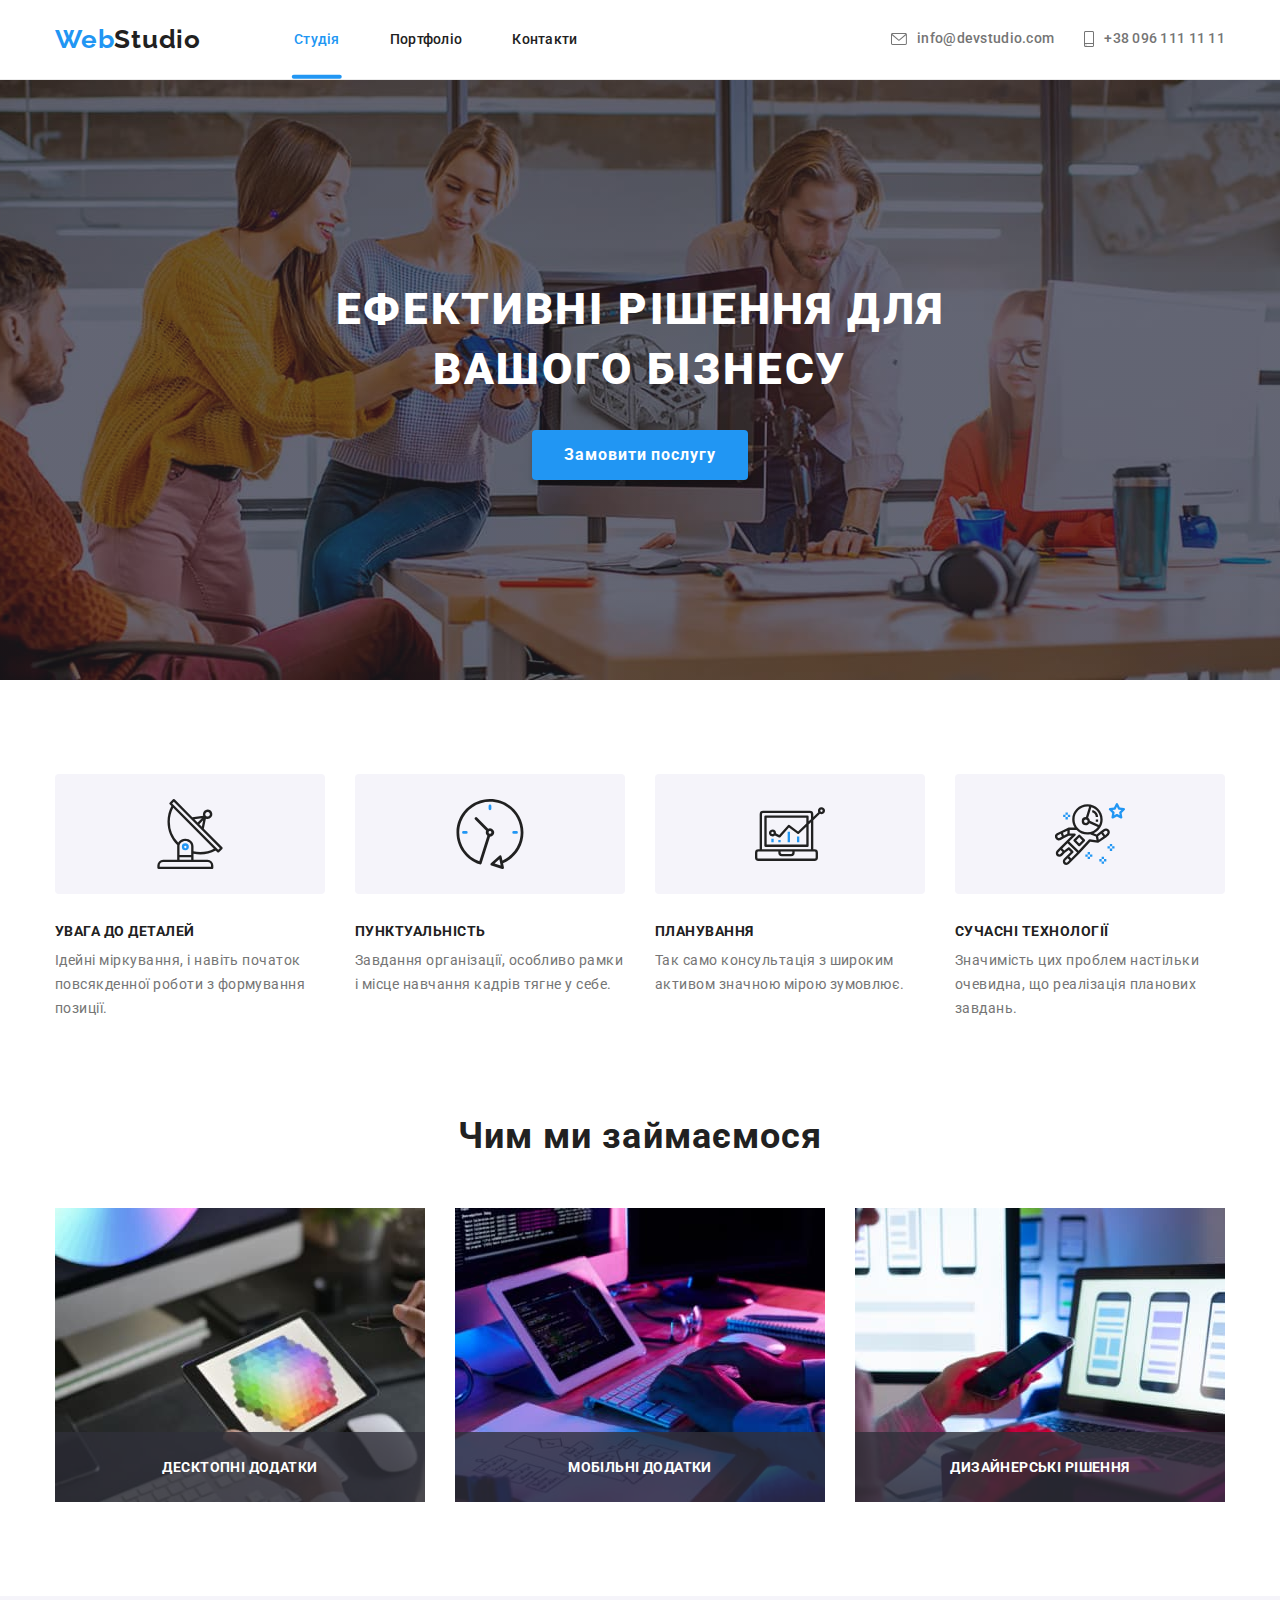
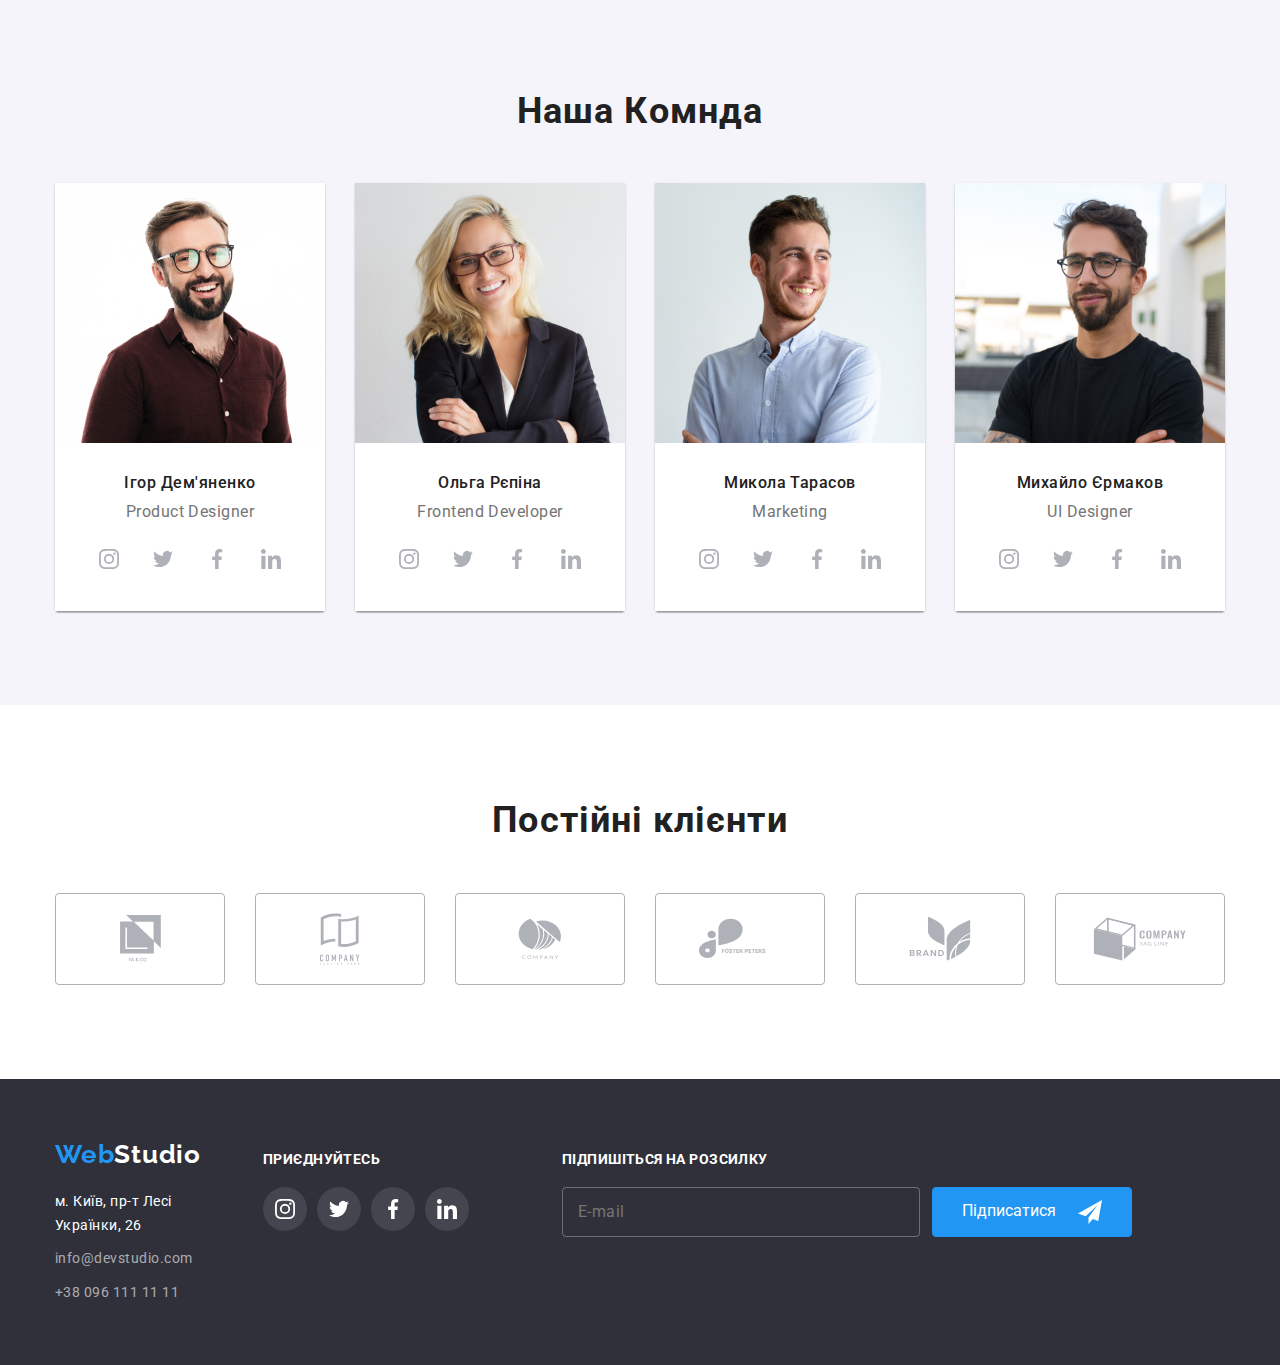
==== index.html @ a4682354 "footer-social" ====
<!DOCTYPE html>
<html lang="uk">
  <head>
    <meta charset="utf-8" />
    <meta name="Web Studio" content="test" />
    <title>Web Studio</title>

    <link rel="preconnect" href="https://fonts.googleapis.com" />
    <link rel="preconnect" href="https://fonts.gstatic.com" crossorigin />
    <link
      href="https://fonts.googleapis.com/css2?family=Raleway:wght@700&family=Roboto:wght@400;500;700;900&display=swap"
      rel="stylesheet"
    />
    <!-- normalaize -->
    <link
      href="https://cdnjs.cloudflare.com/ajax/libs/modern-normalize/1.1.0/modern-normalize.min.css"
      rel="stylesheet"
    />

    <link rel="stylesheet" href="css/styles.css" />
  </head>
  <body>
    <header class="header-border">
      <div class="container nav-main">
        <!-- logo -->
        <div class="list">
          <a href="./index.html" class="logo">Web<span class="logo-header">Studio</span> </a>
        </div>
        <!-- navigation-->
        <nav class="nav">
          <ul class="nav-main nav-box">
            <li class="item nav-box-item">
              <a href="./index.html" class="link current">Студія</a>
            </li>
            <li class="item nav-box-item">
              <!--  target="_blank" - new page -->
              <a href="./portfolio.html" class="link">Портфоліо</a>
            </li>
            <li class="item nav-box-item">
              <a href="./contacts.html" class="link">Контакти</a>
            </li>
          </ul>
        </nav>
        <!-- контакти-->
        <ul class="nav-links">
          <li class="item">
            <a href="mailto:info@devstudio.com" class="nav-contact">
              <svg class="contact-icon" width="16" height="12">
                <use href="./images/icons.svg#envelope"></use></svg
              >info@devstudio.com</a
            >
          </li>
          <li class="item">
            <a href="tel:+380961111111" class="nav-contact">
              <svg class="contact-icon" width="10" height="16">
                <use href="./images/icons.svg#smartphone"></use></svg
              >+38 096 111 11 11
            </a>
          </li>
        </ul>
      </div>
    </header>
    <main>
      <!-- hero -->
      <section class="section-hero herobg container">
        <h1 class="hero-title">
          Ефективні рішення для <br />
          вашого бізнесу
        </h1>
        <button type="button" class="herobt" data-modal-open>Замовити послугу</button>
      </section>
      <!-- about us -->
      <section class="section">
        <div class="about-us container">
          <h2>О нас</h2>
          <ul class="section-us">
            <li class="item">
              <div class="section-us-bg">
                <svg class="svg-us">
                  <use href="./images/icons.svg#antenna"></use>
                </svg>
              </div>
              <h3 class="title">УВАГА ДО ДЕТАЛЕЙ</h3>
              <p class="text">
                Ідейні міркування, і навіть початок повсякденної роботи з формування позиції.
              </p>
            </li>
            <li class="item">
              <div class="section-us-bg">
                <svg class="svg-us">
                  <use href="./images/icons.svg#clock"></use>
                </svg>
              </div>
              <h3 class="title">ПУНКТУАЛЬНІСТЬ</h3>
              <p class="text">
                Завдання організації, особливо рамки і місце навчання кадрів тягне у себе.
              </p>
            </li>
            <li class="item">
              <div class="section-us-bg">
                <svg class="svg-us">
                  <use href="./images/icons.svg#diagram"></use>
                </svg>
              </div>
              <h3 class="title">ПЛАНУВАННЯ</h3>
              <p class="text">Так само консультація з широким активом значною мірою зумовлює.</p>
            </li>
            <li class="item">
              <div class="section-us-bg">
                <svg class="svg-us">
                  <use href="./images/icons.svg#astronaut"></use>
                </svg>
              </div>
              <h3 class="title">СУЧАСНІ ТЕХНОЛОГІЇ</h3>
              <p class="text">
                Значимість цих проблем настільки очевидна, що реалізація планових завдань.
              </p>
            </li>
          </ul>
        </div>
      </section>
      <!-- What are we doing -->
      <section class="section wawd-padding">
        <div class="wawd container">
          <h2>Чим ми займаємося</h2>
          <ul class="list items">
            <li class="item">
              <div class="wawd-card-item">
                <div class="wawd-card">
                  <img src="./images/img1.jpg" width="370" alt="1" />
                </div>
                <p class="wawd-text">Десктопні додатки</p>
              </div>
            </li>
            <li class="item">
              <div class="wawd-card-item">
                <div class="wawd-card">
                  <img src="./images/img2.jpg" width="370" alt="2" />
                </div>
                <p class="wawd-text">Мобільні додатки</p>
              </div>
            </li>
            <li class="item">
              <div class="wawd-card-item">
                <div class="wawd-card">
                  <img src="./images/img3.jpg" width="370" alt="3" />
                </div>
                <p class="wawd-text">Дизайнерські рішення</p>
              </div>
            </li>
          </ul>
        </div>
      </section>
      <!-- us team -->
      <section class="section usteam">
        <div class="container">
          <h2>Наша Комнда</h2>
          <ul class="link">
            <li class="item">
              <div class="usteam-card">
                <img src="./images/team/product-designer.jpg" width="270" alt="Product Designer" />
                <div class="usteam-cardtext">
                  <h3 class="title">Ігор Дем'яненко</h3>
                  <p class="text">Product Designer</p>
                  <ul class="social-list">
                    <li class="item">
                      <a
                        target="_blank"
                        rel="nofollow"
                        href="https://www.instagram.com/"
                        class="social-links-us"
                      >
                        <svg class="social-icons">
                          <use href="./images/icons.svg#instagram"></use></svg
                      ></a>
                    </li>
                    <li class="item">
                      <a
                        target="_blank"
                        rel="nofollow"
                        href="https://twitter.com/"
                        class="social-links-us"
                      >
                        <svg class="social-icons"><use href="./images/icons.svg#twitter"></use></svg
                      ></a>
                    </li>
                    <li class="item">
                      <a
                        target="_blank"
                        rel="nofollow"
                        href="https://www.facebook.com/"
                        class="social-links-us"
                      >
                        <svg class="social-icons">
                          <use href="./images/icons.svg#facebook"></use></svg
                      ></a>
                    </li>
                    <li class="item">
                      <a
                        target="_blank"
                        rel="nofollow"
                        href="https://ua.linkedin.com/"
                        class="social-links-us"
                      >
                        <svg class="social-icons">
                          <use href="./images/icons.svg#linkedin"></use></svg
                      ></a>
                    </li>
                  </ul>
                </div>
              </div>
            </li>
            <li class="item">
              <div class="usteam-card">
                <img src="./images/team/frontend-developer.jpg" width="270" alt="Developer" />
                <div class="usteam-cardtext">
                  <h3 class="title">Ольга Рєпіна</h3>
                  <p class="text">Frontend Developer</p>
                  <ul class="social-list">
                    <li class="item">
                      <a
                        target="_blank"
                        rel="nofollow"
                        href="https://www.instagram.com/"
                        class="social-links-us"
                      >
                        <svg class="social-icons">
                          <use href="./images/icons.svg#instagram"></use></svg
                      ></a>
                    </li>
                    <li class="item">
                      <a
                        target="_blank"
                        rel="nofollow"
                        href="https://twitter.com/"
                        class="social-links-us"
                      >
                        <svg class="social-icons"><use href="./images/icons.svg#twitter"></use></svg
                      ></a>
                    </li>
                    <li class="item">
                      <a
                        target="_blank"
                        rel="nofollow"
                        href="https://www.facebook.com/"
                        class="social-links-us"
                      >
                        <svg class="social-icons">
                          <use href="./images/icons.svg#facebook"></use></svg
                      ></a>
                    </li>
                    <li class="item">
                      <a
                        target="_blank"
                        rel="nofollow"
                        href="https://ua.linkedin.com/"
                        class="social-links-us"
                      >
                        <svg class="social-icons">
                          <use href="./images/icons.svg#linkedin"></use></svg
                      ></a>
                    </li>
                  </ul>
                </div>
              </div>
            </li>
            <li class="item">
              <div class="usteam-card">
                <img src="./images/team/marketing.jpg" width="270" alt="UI Marketing" />
                <div class="usteam-cardtext">
                  <h3 class="title">Микола Тарасов</h3>
                  <p class="text">Marketing</p>
                  <ul class="social-list">
                    <li class="item">
                      <a
                        target="_blank"
                        rel="nofollow"
                        href="https://www.instagram.com/"
                        class="social-links-us"
                      >
                        <svg class="social-icons">
                          <use href="./images/icons.svg#instagram"></use></svg
                      ></a>
                    </li>
                    <li class="item">
                      <a
                        target="_blank"
                        rel="nofollow"
                        href="https://twitter.com/"
                        class="social-links-us"
                      >
                        <svg class="social-icons"><use href="./images/icons.svg#twitter"></use></svg
                      ></a>
                    </li>
                    <li class="item">
                      <a
                        target="_blank"
                        rel="nofollow"
                        href="https://www.facebook.com/"
                        class="social-links-us"
                      >
                        <svg class="social-icons">
                          <use href="./images/icons.svg#facebook"></use></svg
                      ></a>
                    </li>
                    <li class="item">
                      <a
                        target="_blank"
                        rel="nofollow"
                        href="https://ua.linkedin.com/"
                        class="social-links-us"
                      >
                        <svg class="social-icons">
                          <use href="./images/icons.svg#linkedin"></use></svg
                      ></a>
                    </li>
                  </ul>
                </div>
              </div>
            </li>
            <li class="item">
              <div class="usteam-card">
                <img src="./images/team/ui-designer.jpg" width="270" alt="UI Designer" />
                <div class="usteam-cardtext">
                  <h3 class="title">Михайло Єрмаков</h3>
                  <p class="text">UI Designer</p>
                  <ul class="social-list">
                    <li class="item">
                      <a
                        target="_blank"
                        rel="nofollow"
                        href="https://www.instagram.com/"
                        class="social-links-us"
                      >
                        <svg class="social-icons">
                          <use href="./images/icons.svg#instagram"></use></svg
                      ></a>
                    </li>
                    <li class="item">
                      <a
                        target="_blank"
                        rel="nofollow"
                        href="https://twitter.com/"
                        class="social-links-us"
                      >
                        <svg class="social-icons"><use href="./images/icons.svg#twitter"></use></svg
                      ></a>
                    </li>
                    <li class="item">
                      <a
                        target="_blank"
                        rel="nofollow"
                        href="https://www.facebook.com/"
                        class="social-links-us"
                      >
                        <svg class="social-icons">
                          <use href="./images/icons.svg#facebook"></use></svg
                      ></a>
                    </li>
                    <li class="item">
                      <a
                        target="_blank"
                        rel="nofollow"
                        href="https://ua.linkedin.com/"
                        class="social-links-us"
                      >
                        <svg class="social-icons">
                          <use href="./images/icons.svg#linkedin"></use></svg
                      ></a>
                    </li>
                  </ul>
                </div>
              </div>
            </li>
          </ul>
        </div>
      </section>
      <!-- clients -->
      <section class="section">
        <div class="clients container">
          <h2 class="clients-title">Постійні клієнти</h2>
          <ul class="clients-card">
            <li class="clienst-card-item">
              <a href="" class="client-link">
                <svg width="41px" height="46.7px">
                  <use href="./images/icons.svg#logo-1"></use>
                </svg>
              </a>
            </li>
            <li class="clienst-card-item">
              <a href="" class="client-link">
                <svg width="40" height="52">
                  <use href="./images/icons.svg#logo-2"></use></svg
              ></a>
            </li>
            <li class="clienst-card-item">
              <a href="" class="client-link">
                <svg width="43.46" height="41.18">
                  <use href="./images/icons.svg#logo-3"></use>
                </svg>
              </a>
            </li>
            <li class="clienst-card-item">
              <a href="" class="client-link">
                <svg width="84.44" height="40.62">
                  <use href="./images/icons.svg#logo-4"></use>
                </svg>
              </a>
            </li>
            <li class="clienst-card-item">
              <a href="" class="client-link">
                <svg width="62.54" height="45.43">
                  <use href="./images/icons.svg#logo-5"></use>
                </svg>
              </a>
            </li>
            <li class="clienst-card-item">
              <a href="" class="client-link">
                <svg width="93.79" height="43.93">
                  <use href="./images/icons.svg#logo-6"></use>
                </svg>
              </a>
            </li>
          </ul>
        </div>
      </section>
    </main>
    <!-- подвал-->
    <footer class="footor-page">
      <div class="container footor">
        <div class="footor-all">
          <div>
            <a href="./index.html" class="logo">Web<span class="logo-footer">Studio</span> </a>
            <address class="logo-margin">
              <div>
                <ul class="address-footer">
                  <li class="item">
                    <a
                      target="_blank"
                      href="https://www.google.com/maps/place/%D0%B1%D1%83%D0%BB.+%D0%9B%D0%B5%D1%81%D0%B8+%D0%A3%D0%BA%D1%80%D0%B0%D0%B8%D0%BD%D0%BA%D0%B8,+26,+%D0%9A%D0%B8%D0%B5%D0%B2,+02000/@50.4265807,30.5361971,17z/data=!3m1!4b1!4m5!3m4!1s0x40d4cf0e033ecbe9:0x57a4dffefec77da0!8m2!3d50.4265807!4d30.5383858"
                      class="address-link"
                    >
                      м. Київ, пр-т Лесі Українки, 26
                    </a>
                  </li>
                  <li class="item">
                    <a href="mailto:info@devstudio.com" class="address-contact"
                      >info@devstudio.com</a
                    >
                  </li>
                  <li class="item">
                    <a href="tel:+380961111111" class="address-contact">+38 096 111 11 11</a>
                  </li>
                </ul>
              </div>
            </address>
          </div>
          <div class="social-padding">
            <h2 class="social-title">ПРИЄДНУЙТЕСЬ</h2>
            <ul class="social-list">
              <li class="item">
                <a
                  target="_blank"
                  rel="nofollow"
                  href="https://www.instagram.com/"
                  class="social-links"
                >
                  <svg class="social-icons"><use href="./images/icons.svg#instagram"></use></svg
                ></a>
              </li>
              <li class="item">
                <a target="_blank" rel="nofollow" href="https://twitter.com/" class="social-links">
                  <svg class="social-icons"><use href="./images/icons.svg#twitter"></use></svg
                ></a>
              </li>
              <li class="item">
                <a
                  target="_blank"
                  rel="nofollow"
                  href="https://www.facebook.com/"
                  class="social-links"
                >
                  <svg class="social-icons"><use href="./images/icons.svg#facebook"></use></svg
                ></a>
              </li>
              <li class="item">
                <a
                  target="_blank"
                  rel="nofollow"
                  href="https://ua.linkedin.com/"
                  class="social-links"
                >
                  <svg class="social-icons">
                    <use href="./images/icons.svg#linkedin"></use></svg
                ></a>
              </li>
            </ul>
          </div>
          <div class="social-padding">
            <h2 class="social-title">Підпишіться на розсилку</h2>
            <label class="" for="input-mail">
              <div class="social-list">
                <input
                  class="footor__social__text"
                  type="input-email"
                  name="email"
                  required
                  id="input-email"
                  placeholder="E-mail"
                />

                <button class="footor-social-bt" type="submit">
                  Підписатися
                  <svg height="24px" width="24px">
                    <use href="./images/icons.svg#telegram"></use>
                  </svg>
                </button>
              </div>
            </label>
          </div>
        </div>
      </div>
    </footer>
    <div class="backdrop is-hidden" data-modal>
      <div class="modal">
        <!-- <p class="modal-text"></p> -->
        <form class="modal-form">
          <p class="modal-title">Залиште свої дані, ми вам передзвонимо</p>

          <label class="modal-form__field" for="input-name">
            <span class="modal-text">Ім'я</span>
            <div class="modal-items">
              <svg class="svg-modal">
                <use href="./images/icons.svg#person"></use>
              </svg>
              <input class="form-item" type="input-name" name="name" required id="input-name" />
            </div>
          </label>

          <label class="modal-form__field" for="input-name">
            <span class="modal-text">Телефон</span>
            <div class="modal-items">
              <svg class="svg-modal">
                <use href="./images/icons.svg#phone"></use>
              </svg>
              <input class="form-item" type="input-phone" name="phone" required id="input-phone" />
            </div>
          </label>

          <label class="modal-form__field" for="input-mail">
            <span class="modal-text">Пошта</span>
            <div class="modal-items">
              <svg class="svg-modal">
                <use href="./images/icons.svg#email"></use>
              </svg>
              <input class="form-item" type="input-email" name="email" required id="input-email" />
            </div>
          </label>

          <label class="modal-form__field" for="input-massage">
            <span class="modal-text">Коментар</span>
            <textarea
              class="form-area"
              name="feedback"
              placeholder="Введіть текст"
              resize="none"
            ></textarea>
          </label>

          <label class="modal-form__field modal-form-contract">
            <input type="checkbox" name="#" value=" " />
            Погоджуюся з розсилкою та приймаю
            <a class="modal-form-contract-link" href="#"> Умови договору</a>
          </label>

          <button type="submit" class="modal-form-bt">Відправити</button>
        </form>

        <button type="button" class="button-modal" data-modal-close>
          <svg class="button-modal-svg"><use href="./images/icons.svg#close"></use></svg>
        </button>
      </div>
    </div>
    <script src="./js/modal.js"></script>
  </body>
</html>
---- css/styles.css ----
:root {
  --main-color: #212121;
  --accent-color: #2196f3;
  --second-color: #757575;
  --primery-white-color: #ffffff;
  --button-second-backgund: #f5f4fa;
  --hero-bg: #2f303a;
  --header-border-color: #ececec;
  --primery-grey-color: #afb1b8;

  --card-border-color: #eeeeee;
  --hero-bg-hover: #188ce8;
  --accent-color-bg-card: rgba(33, 150, 243, 0.9);
  --cubic-bezier: cubic-bezier(0.4, 0, 0.2, 1);
}
body {
  color: var(--main-color);
  background-color: var(--primery-white-color);

  font-family: Roboto, sans-serif;
  letter-spacing: 0.03em;
}
h1,
h2,
h3,
h4,
h5,
h6 {
  margin: 0;
  margin-bottom: 10px;
}
h2 {
  font-weight: 700;
  font-size: 36px;
  line-height: 1.2;
  text-align: center;
  letter-spacing: 0.03em;

  color: var(--main-color);
}
ul {
  margin: 0;
}
p {
  margin: 0;
}
.section {
  padding-top: 94px;
  padding-bottom: 94px;
}
.list {
  list-style: none;
  padding: 0;
  margin: 0;
}
.container {
  margin-left: auto;
  margin-right: auto;
  width: 1200px;
  padding-left: 15px;
  padding-right: 15px;

  /* border: 1px solid red; */
}
.invisible {
  position: absolute !important;
  /* clip: rect(1px, 1px, 1px, 1px); */
  color: transparent;
}
/*LOGO*/
.logo {
  color: var(--accent-color);

  font-family: Raleway, sans-serif;
  font-size: 26px;
  font-weight: 700;
  line-height: 1.2;
  letter-spacing: 0.03em;

  text-decoration: none;
}
.logo-header {
  color: var(--main-color);

  font-size: 26px;
  font-weight: 700;
  line-height: 1.2;
  letter-spacing: 0.03em;

  text-decoration: none;
}
.logo-footer {
  color: var(--primery-white-color);
  font-size: 26px;
  font-weight: 700;
  line-height: 1.2;
  letter-spacing: 0.03em;

  text-decoration: none;
}

/*NAVIGATION*/

.nav-main {
  display: flex;
  align-items: center;
  /* padding-top: 32px;
  padding-bottom: 31px; */
}

.nav {
  display: flex;
  align-items: center;
  margin-left: 93px;
  line-height: 0;
}

.header-border {
  border-bottom: 1px solid var(--header-border-color);
}

.nav-box {
  display: flex;
  /* padding-top: 32px;
  padding-bottom: 31px; */
  padding-left: 0;
  padding-right: 0;
  margin: 0;
}
.nav-box-item {
  padding-top: 32px;
  padding-bottom: 31px;
}

.nav-box .item + .item {
  margin-left: 50px;
}

.nav-links {
  display: inline-flex;
  margin-left: auto;
  padding: 0;
  line-height: 0;
}
.nav-links .item + .item {
  margin-left: 30px;
}
.nav-main li {
  list-style: none;
}
.nav-main .link {
  position: relative;
  color: var(--main-color);

  padding-bottom: 31px;

  font-weight: 500;
  font-size: 14px;
  line-height: 1.14;
  letter-spacing: 0.02em;
  text-decoration: none;

  transition: color 250ms var(--cubic-bezier);
}

.nav-main .link:hover,
.nav-main .link:focus {
  color: var(--accent-color);
}
.nav-main .link.current {
  color: var(--accent-color);
}

.link.current::after {
  content: '';

  position: absolute;
  bottom: -1px;
  display: block;
  width: 109%;
  transform: translate(-4.5%, -4.5%);
  height: 4px;
  border-radius: 2px;

  background: var(--accent-color);
}
/* contact`s*/

.nav-contact {
  display: inline-flex;
  align-items: center;

  color: var(--second-color);

  font-style: normal;
  font-weight: 500;
  font-size: 14px;
  line-height: 1.14;
  letter-spacing: 0.02em;

  text-decoration: none;
  fill: var(--second-color);

  transition: color 250ms var(--cubic-bezier), fill 250ms var(--cubic-bezier);
}
.nav-contact .contact-icon {
  margin-right: 10px;
}

.nav-contact:hover,
.nav-contact:focus {
  color: var(--accent-color);
  fill: var(--accent-color);
}

/* hero*/
.section-hero {
  display: block;
  text-align: center;
  padding-top: 200px;
  padding-bottom: 200px;

  background: var(--hero-bg);
}
.hero-title {
  margin-top: 0;
  margin-bottom: 30px;

  color: var(--primery-white-color);

  font-weight: 900;
  font-size: 44px;
  line-height: 1.36;
  text-align: center;
  letter-spacing: 0.06em;
  text-transform: uppercase;
}
/* .hero-style {
  background: var(--hero-bg);
} */
.herobg {
  max-width: 1600px;
  width: 100%;
  height: 600px;
  margin-left: auto;
  margin-right: auto;
  background-image: linear-gradient(to right, rgba(47, 48, 58, 0.4), rgba(47, 48, 58, 0.4)),
    url(../images/hero/hero.jpg);
  background-repeat: no-repeat;
  background-position: center;
  background-size: cover;
}

/*Button*/
.button {
  cursor: pointer;

  color: var(--main-color);
  background-color: var(--primery-white-color);

  font-family: inherit;
  font-weight: 500;
  font-size: 16px;
  line-height: 1.62;
  letter-spacing: 0.03em;
}
.button.primery {
  color: var(--primery-white-color);
  background-color: var(--accent-color);
  border-color: transparent;
  transition: background-color 250ms var(--cubic-bezier), fill 250ms var(--cubic-bezier);
}
.button.primery:hover,
.button.primery:focus {
  color: var(--second-color);
  background-color: var(--accent-color);
  border-color: var(--accent-color);
}
.button.second {
  padding: 6px 22px 6px 22px;

  border: 0;
  border-radius: 4px;
  background-color: var(--button-second-backgund);

  transition: background-color 250ms var(--cubic-bezier), color 250ms var(--cubic-bezier);
}
.button.second:hover,
.button.second:focus {
  color: var(--primery-white-color);
  background-color: var(--accent-color);
}

.herobt {
  cursor: pointer;

  display: inline-block;

  border: 0;
  border-radius: 4px;
  padding: 10px 32px 10px 32px;

  font-weight: 700;
  font-size: 16px;
  line-height: 1.9;
  letter-spacing: 0.06em;

  color: var(--primery-white-color);
  background-color: var(--accent-color);
  box-shadow: 0px 4px 4px 0px rgba(0, 0, 0, 0.15);

  transition: background-color 250ms var(--cubic-bezier);
}
.herobt:hover,
.herobt:focus {
  background: var(--hero-bg-hover);
  box-shadow: 0px 4px 4px rgba(0, 0, 0, 0.15);
}
.button-modal {
  position: absolute;
  background: white;
  border: 0;
  padding: 0;
  line-height: 0;

  top: 8px;
  right: 8px;
}
.button-modal-svg {
  height: 30px;
  width: 30px;

  border-radius: 50%;
}

.modal-form-bt {
  width: 200px;
  height: 50px;
  border-radius: 4px;
  color: var(--primery-white-color);
  background-color: var(--accent-color);
  border: var(--accent-color);
  display: flex;
  justify-content: center;
  align-items: center;
  margin: auto;
  padding: 0;
}

.footor-social-bt {
  display: flex;
  justify-content: space-evenly;
  align-items: center;

  width: 200px;
  height: 50px;
  margin-left: 12px;
  border-radius: 4px;
  border: 1px solid var(--accent-color);
  background: var(--accent-color);
  color: var(--primery-white-color);
}
/* portfolio */
.section-portfolio {
  text-align: center;
}
.nav-portfolio {
  display: flex;
  align-items: center;
  justify-content: center;
  margin-top: 0;
  margin-bottom: 50px;
  padding: 0;

  list-style: none;
}
.nav-portfolio .item + .item {
  margin-left: 8px;
}

.content-portfolio {
  display: flex;
  flex-wrap: wrap;
}
.portfolio-link h2 {
  color: var(--main-color);

  font-weight: 700;
  font-size: 18px;
  line-height: 2;
  text-align: left;

  letter-spacing: 0.06em;
}

.content-portfolio .item {
  width: calc((100% - 30 * 2) / 3);
  margin-right: 30px;
  margin-bottom: 30px;
}
.content-portfolio .item:nth-child(3n) {
  margin-right: 0px;
}

.content-portfolio .item:nth-last-child(-n + 3) {
  margin-bottom: 0px;
}
.item .card {
  box-sizing: content-box;
  border: 1px solid var(--card-border-color);
  border-top: 0;
  padding: 19px 23px;
}

.item img {
  display: block;
}
.portfolio-link {
  margin: 0;

  text-align: left;
  text-decoration: none;

  width: 370px;
  height: 404px;
  background: #ffffff;
}

.portfolio-link-text {
  color: var(--second-color);
  font-size: 16px;
  line-height: 1.88;
}
.portfolio-link h2 {
  margin-bottom: 4px;
}
.potfolio-link-hover {
  transition: background-color 250ms var(--cubic-bezier), fill 250ms var(--cubic-bezier);
}
.portfolio-link-hover:hover,
.portfolio-link-hover:focus {
  box-shadow: 1px 4px 6px 0px rgba(0, 0, 0, 0.16), 0px 4px 4px 0px rgba(0, 0, 0, 0.06),
    0px 1px 1px 0px rgba(0, 0, 0, 0.12);
}
.portfolio-card-overlay {
  position: relative;
  overflow: hidden;
}

.portfolio-card-overlay:hover .overlay,
.portfolio-card-overlay:focus .overlay {
  transform: translatex(0);
}

.overlay {
  position: absolute;
  top: 0;
  left: 0;
  width: 100%;
  height: 100%;
  padding: 63px 24px;
  background: var(--accent-color-bg-card);
  color: var(--primery-white-color);

  font-family: Roboto;
  font-size: 18px;
  font-weight: 400;
  line-height: 28px;
  letter-spacing: 0.03em;
  text-align: left;

  transform: translatey(100%);
  transition: transform 250ms var(--cubic-bezier);
}

/* about us */
.about-us h2 {
  position: absolute !important;
  color: transparent;
}
.about-us li {
  list-style: none;
}
.about-us .section-us {
  display: flex;
  justify-content: space-around;
  padding: 0;
  margin-top: 0;
  margin-bottom: 0;
}
.about-us .title {
  color: var(--main-color);

  font-weight: 700;
  font-size: 14px;
  line-height: 1.1;
}
.about-us .text {
  color: var(--second-color);

  font-size: 14px;
  line-height: 1.7;
  font-weight: 400;
}
.section-us .item + .item {
  margin-left: 30px;
}
.section-us-bg {
  display: flex;
  justify-content: space-around;
  align-items: center;

  height: 120px;
  width: 270px;
  margin-bottom: 30px;
  border-radius: 4px;

  background-color: var(--button-second-backgund);
}
.section-us-bg .svg-us {
  height: 70px;
  width: 70px;
}
/* What are we doing */
.wawd {
  text-align: center;
}

.wawd-card {
}
.wawd-card-item {
  position: relative;
}
.wawd-card::after {
  content: '';
  position: absolute;

  display: block;
  width: 100%;

  bottom: 0;

  height: 70px;
  background: rgb(47, 48, 58);
  opacity: 0.8;
}
.wawd-text {
  position: absolute;

  text-transform: uppercase;

  font-family: Roboto;
  font-size: 14px;
  font-weight: 700;
  line-height: 16px;
  letter-spacing: 0.03em;
  text-align: center;

  top: 88%;
  left: 50%;
  transform: translate(-50%, -50%);
  opacity: 1;

  color: var(--primery-white-color);
}
.wawd-padding {
  padding-top: 0;
}

.wawd h2 {
  margin-bottom: 50px;

  font-weight: 700;
  font-size: 36px;
  line-height: 1.2;
  text-align: center;
  letter-spacing: 0.03em;
}
.wawd .items {
  display: flex;
  justify-content: space-around;
  margin: 0;
  /* margin-top: 50px;
  margin-bottom: 94px; */
  padding: 0;
}
.wawd .item + .item {
  margin-left: 30px;
}
/* us team*/

.usteam {
  background-color: var(--button-second-backgund);
}
.usteam h2 {
  margin: 0;
  margin-bottom: 50px;
}
.usteam .item + .item {
  margin-left: 30px;
}
.usteam .link {
  display: flex;
  justify-content: space-around;
  margin-top: 0;
  margin-bottom: 0;
  padding: 0;
}
.usteam li {
  list-style: none;
}
.usteam .text {
  color: var(--second-color);

  margin-bottom: 16px;

  font-size: 16px;
  font-weight: 400;
  line-height: 1.2;
  letter-spacing: 0.03em;
}
.usteam h2 {
  font-weight: 700;
  font-size: 36px;
  line-height: 1.2;
  text-align: center;
  letter-spacing: 0.03em;

  color: var(--main-color);
}

.usteam .title {
  color: var(--main-color);

  font-size: 16px;
  font-weight: 500;
  line-height: 1.2;
  letter-spacing: 0.03em;
}

.usteam-cardtext {
  background-color: var(--primery-white-color);
  padding: 30px 10px;
}

.usteam-card {
  text-align: center;
  box-shadow: 0px 1px 3px rgba(0, 0, 0, 0.12), 0px 1px 1px rgba(0, 0, 0, 0.14),
    0px 2px 1px rgba(0, 0, 0, 0.2);
  border-radius: 0px 0px 4px 4px;
}
.social-links-us {
  display: inline-flex;
  align-items: center;
  justify-content: center;
  fill: var(--primery-grey-color);
  width: 44px;
  height: 44px;
  border-radius: 50%;
  background: rgba(255, 255, 255, 0.1);

  transition: background-color 250ms var(--cubic-bezier), fill 250ms var(--cubic-bezier);
}
.social-links-us:hover,
.social-links-us:focus {
  fill: var(--primery-white-color);
  background-color: var(--accent-color);
}
.social-list-us .item + .item {
  margin-left: 10px;
}
/*footor*/

.footor-page {
  background: #2f303a;
}
.footor {
  padding-top: 60px;
  padding-bottom: 60px;
}
.footor-all {
  display: inline-flex;
}

.social-title {
  font-family: Roboto;
  font-size: 14px;
  font-weight: 700;
  line-height: 16px;

  text-transform: uppercase;

  margin-bottom: 20px;
  letter-spacing: 0.03em;
  text-align: left;
  color: var(--primery-white-color);
}
.social-links {
  display: inline-flex;
  align-items: center;
  justify-content: center;
  fill: var(--primery-white-color);
  width: 44px;
  height: 44px;

  border-radius: 50%;
  background: rgba(255, 255, 255, 0.1);

  transition: background-color 250ms var(--cubic-bezier), fill 250ms var(--cubic-bezier);
}
.social-links:hover,
.social-links:focus {
  fill: var(--primery-white-color);
  background-color: var(--accent-color);
}
.social-list {
  display: flex;
  align-items: center;
  justify-content: center;

  padding: 0;

  list-style: none;
}

.social-list .item + .item {
  margin-left: 10px;
}
.social-icons {
  width: 20px;
  height: 20px;
}

.footor_social {
}
.footor__social__text {
  width: 358px;
  height: 50px;
  border-radius: 4px;
  padding: 14px 15px;

  font-family: Roboto;
  font-size: 16px;
  font-weight: 400;
  line-height: 20px;
  letter-spacing: 0.03em;
  text-align: left;

  border: 1px solid #ffffff4d;
  background-color: transparent;
}

/* address*/

.address {
  padding: 0;
  margin-left: auto;

  font-family: Roboto, sans-serif;
  font-style: normal;
  font-size: 14px;
  line-height: 1.7;
  font-weight: 400;

  list-style: none;
}
.address-contact {
  text-decoration: none;
  color: rgba(255, 255, 255, 0.6);

  transition: color 250ms var(--cubic-bezier);
}

.address-contact:hover,
.address-contact:focus {
  color: var(--accent-color);
}
.address-link {
  color: var(--primery-white-color);
  text-decoration: none;
  transition: color 250ms var(--cubic-bezier);
}

.address-link:hover,
.address-link:focus {
  color: var(--accent-color);
}
.address-footer {
  padding: 0;
  margin-left: auto;

  font-family: Roboto, sans-serif;
  font-style: normal;
  font-size: 14px;
  line-height: 1.7;
  font-weight: 400;

  list-style: none;
}

.address-footer .item + .item {
  margin-top: 10px;
}

.logo-margin {
  margin-top: 20px;
  margin-right: 70px;
}

/* clients */
.clients {
  align-items: center;
}

.clients-card {
  display: flex;
  justify-content: space-between;
  align-items: center;
  padding: 0;
}
.clienst-card-item {
  list-style: none;
}
.clienst-card-item:not(:last-child) {
  margin-right: 30px;
}

.clients-card .client-link {
  display: inline-flex;
  width: 170px;
  height: 92px;

  padding: 16px 32px;
  align-items: center;
  justify-content: center;
  fill: var(--primery-grey-color);

  background-color: var(--f5f5f5);

  border: 1px solid var(--primery-grey-color);
  border-radius: 4px;

  transition: background-color 250ms var(--cubic-bezier), fill 250ms var(--cubic-bezier),
    border 250ms var(--cubic-bezier);
}

.client-link:hover,
.client-link:focus {
  fill: var(--accent-color);
  border: 1px solid var(--accent-color);
}
.social-padding {
  padding-top: 12px;
  margin-right: 93px;
}
.clients-title {
  font-weight: 700;
  font-size: 36px;
  line-height: 1.2;
  text-align: center;
  letter-spacing: 0.03em;

  margin-bottom: 50px;
}

/* TEST */
.backdrop {
  position: fixed;
  height: 100%;
  width: 100%;
  top: 50%;
  left: 50%;
  transform: translate(-50%, -50%);

  background-color: rgba(0, 0, 0, 0.2);

  transition: 250ms var(--cubic-bezier);
}
.is-hidden {
  visibility: hidden;
  opacity: 0;
  pointer-events: none;
}

.modal {
  position: fixed;
  top: 50%;
  left: 50%;
  width: 528px;
  height: 581px;
  background-color: var(--primery-white-color);
  box-shadow: 0px 1px 3px rgb(0 0 0 / 12%), 0px 1px 1px rgb(0 0 0 / 14%),
    0px 2px 1px rgb(0 0 0 / 20%);
  border-radius: 4px;
  transform: translate(-50%, -50%);
}
.modal-form {
  padding: 40px;
}
.modal-title {
  margin-bottom: 16px;

  font-family: Roboto;
  font-size: 20px;
  font-weight: 700;
  line-height: 23px;
  letter-spacing: 0.03em;
  text-align: center;

  color: #212121;
}

.modal-text {
  font-family: Roboto;
  font-size: 12px;
  font-weight: 400;
  line-height: 14px;
  letter-spacing: 0.01em;
  text-align: left;

  margin-bottom: 4px;
  color: var(--second-color);
}
.svg-modal {
  width: 18px;
  height: 18px;
}
.modal-form__field {
  position: relative;
  display: flex;
  flex-direction: column;
  margin-bottom: 10px;
}
.modal-info {
}
.modal-items {
  display: flex;
  align-items: center;
  border: 1px solid #21212133;
  border-radius: 4px;
  padding: 8px 15px;
}
.modal-items:hover {
  border: 1px solid var(--accent-color);
  fill: var(--accent-color);
}

.modal-form-contract {
  flex-direction: inherit;
  justify-content: space-around;
  margin-top: 20px;
  margin-bottom: 30px;

  font-family: Roboto;
  font-size: 14px;
  font-weight: 400;
  line-height: 24px;
  letter-spacing: 0.03em;
  text-align: left;

  color: var(--second-color);
}
.modal-form-contract-link {
  color: var(--accent-color);
}
.modal-form-contract-text {
}
.form-item {
  width: 100%;
  border: 1px solid transparent;
}
.form-area {
  width: 448px;
  height: 120px;

  border: 1px solid #21212133;
  padding: 11px 15px;
  border-radius: 4px;

  resize: none;

  font-family: Roboto;
  font-size: 12px;
  font-weight: 400;
  line-height: 14px;
  letter-spacing: 0.01em;
  text-align: left;
}
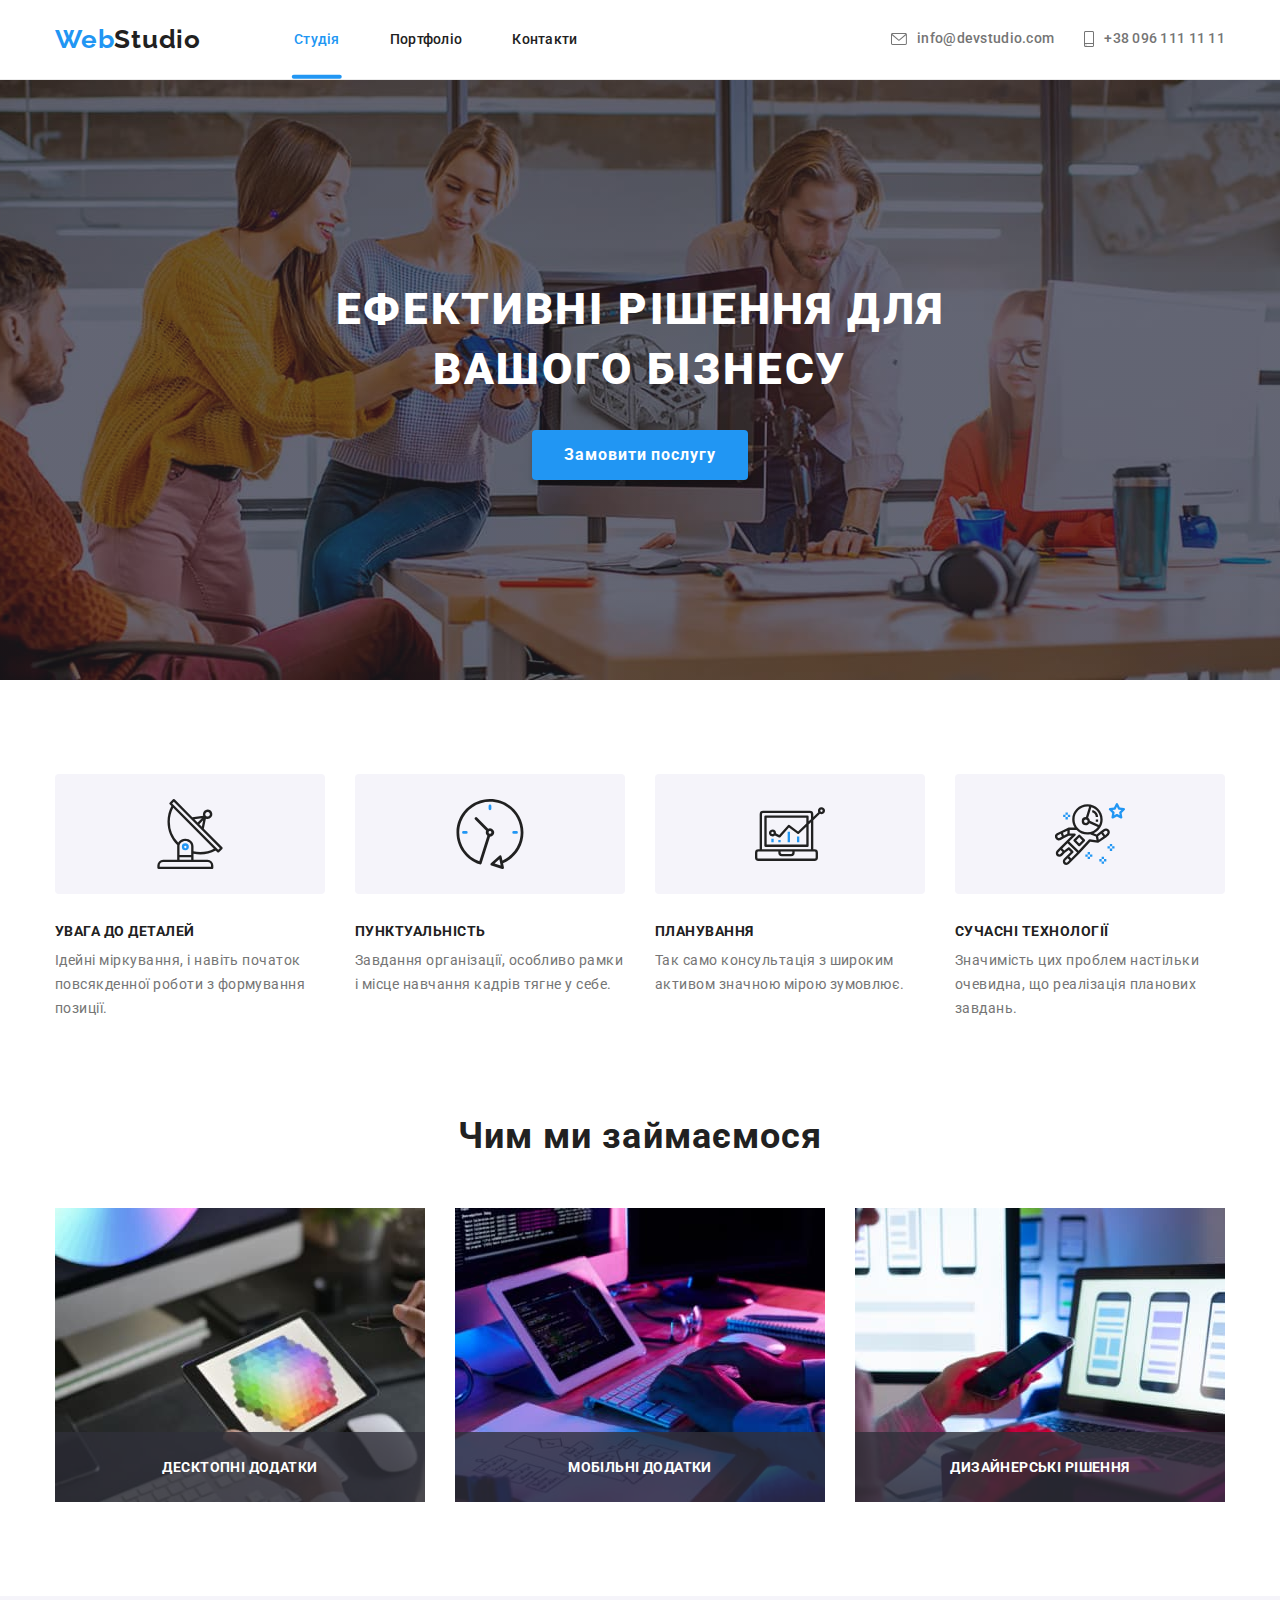
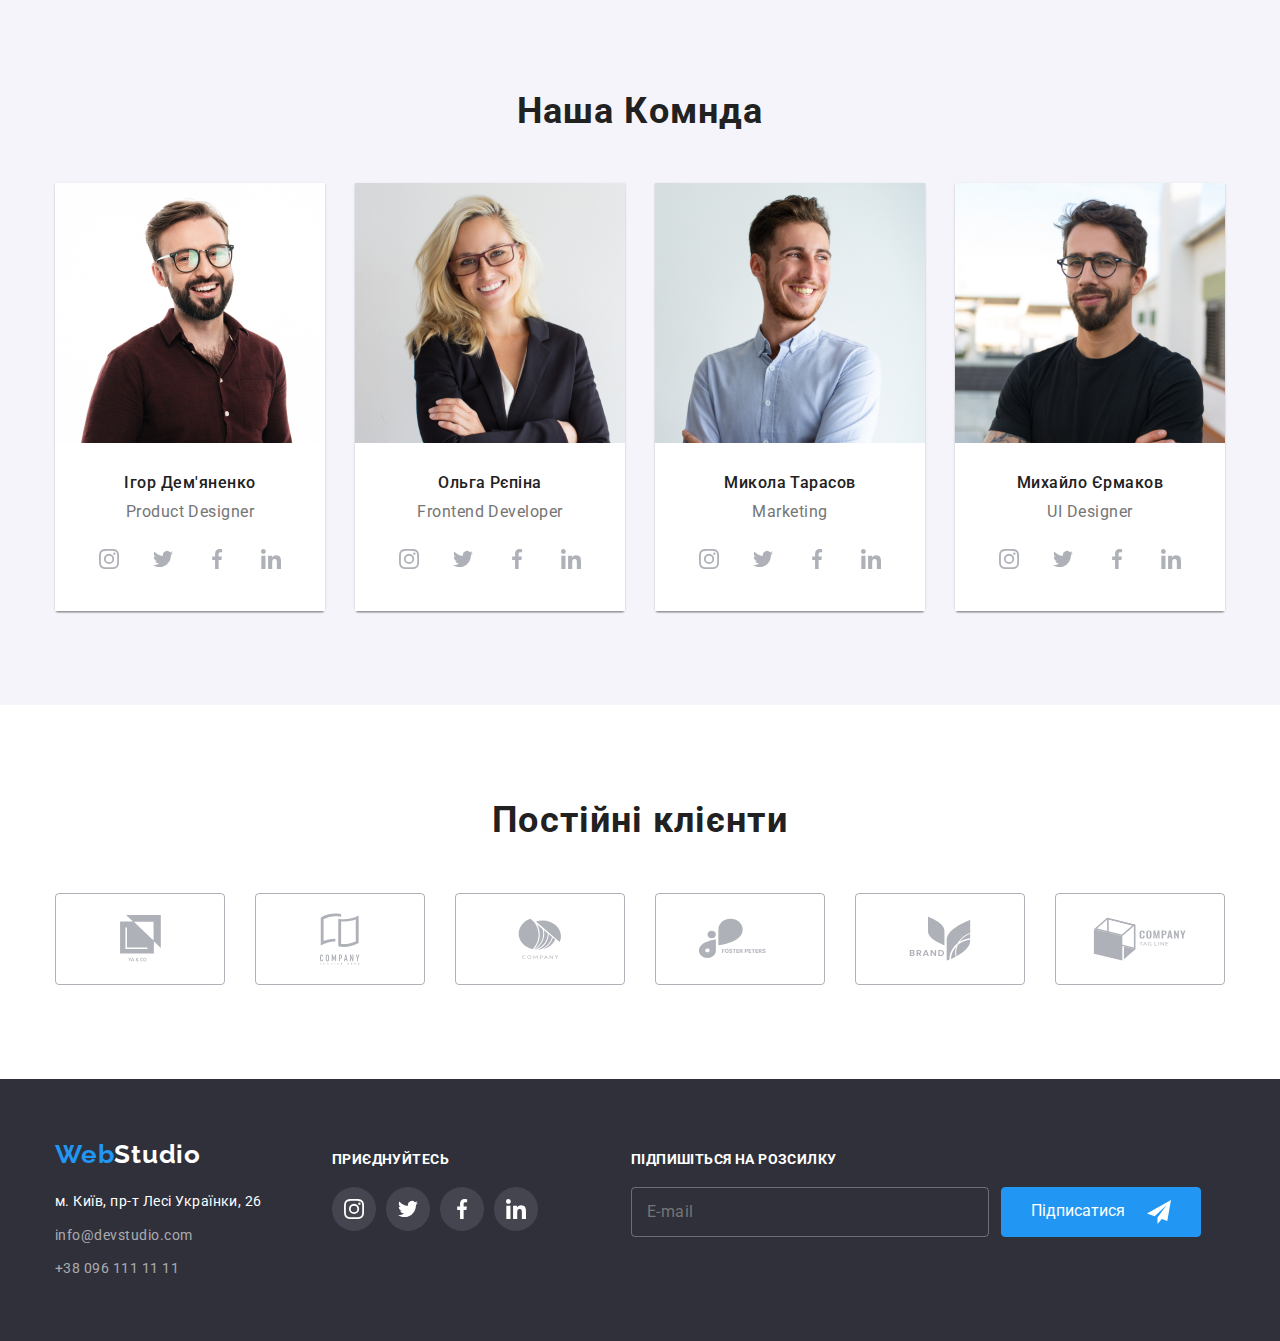
==== commit 3f245e82: "fix footer" ====
--- a/index.html
+++ b/index.html
@@ -496,7 +496,7 @@
               </li>
             </ul>
           </div>
-          <div class="social-padding">
+          <div class="social-padding footor_social">
             <h2 class="social-title">Підпишіться на розсилку</h2>
             <label class="" for="input-mail">
               <div class="social-list">
--- a/css/styles.css
+++ b/css/styles.css
@@ -732,6 +732,7 @@
 }
 
 .footor_social {
+  margin-left: 93px;
 }
 .footor__social__text {
   width: 358px;
@@ -851,8 +852,8 @@
 }
 .social-padding {
   padding-top: 12px;
-  margin-right: 93px;
-}
+}
+
 .clients-title {
   font-weight: 700;
   font-size: 36px;
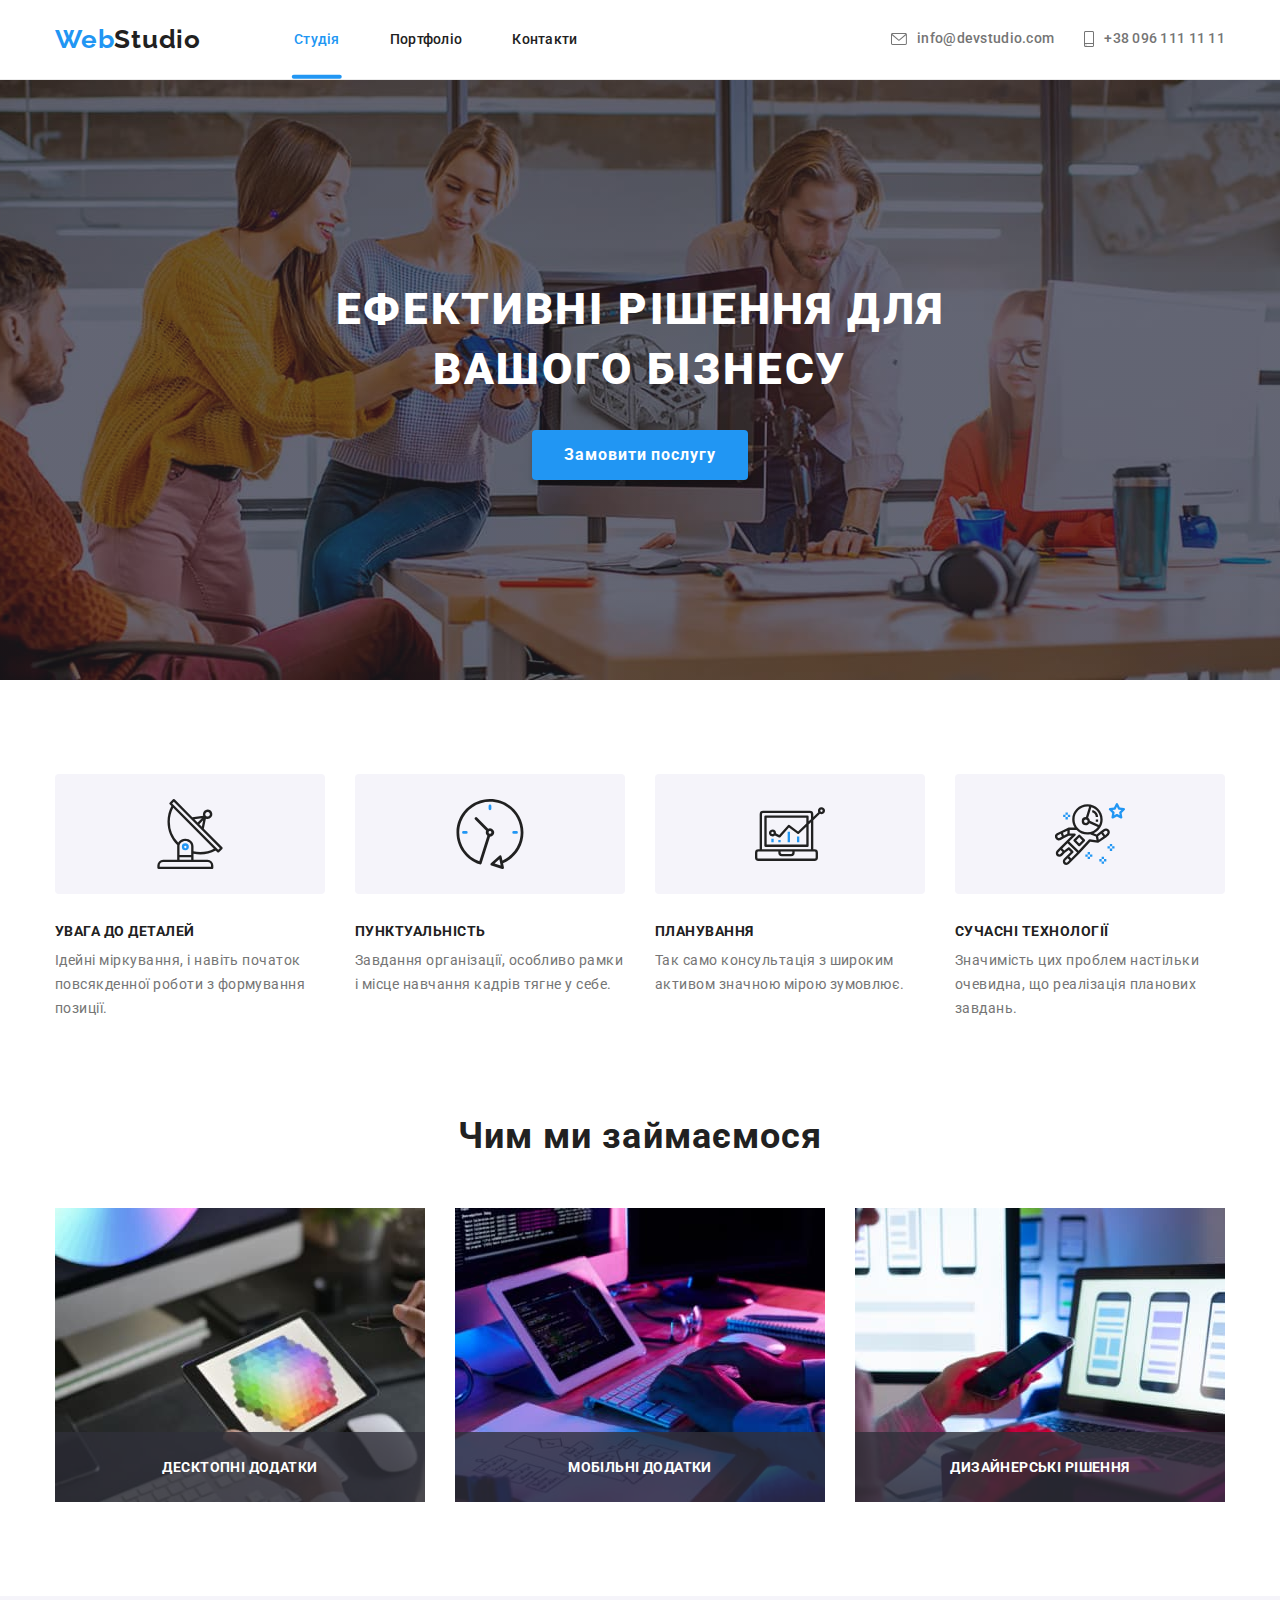
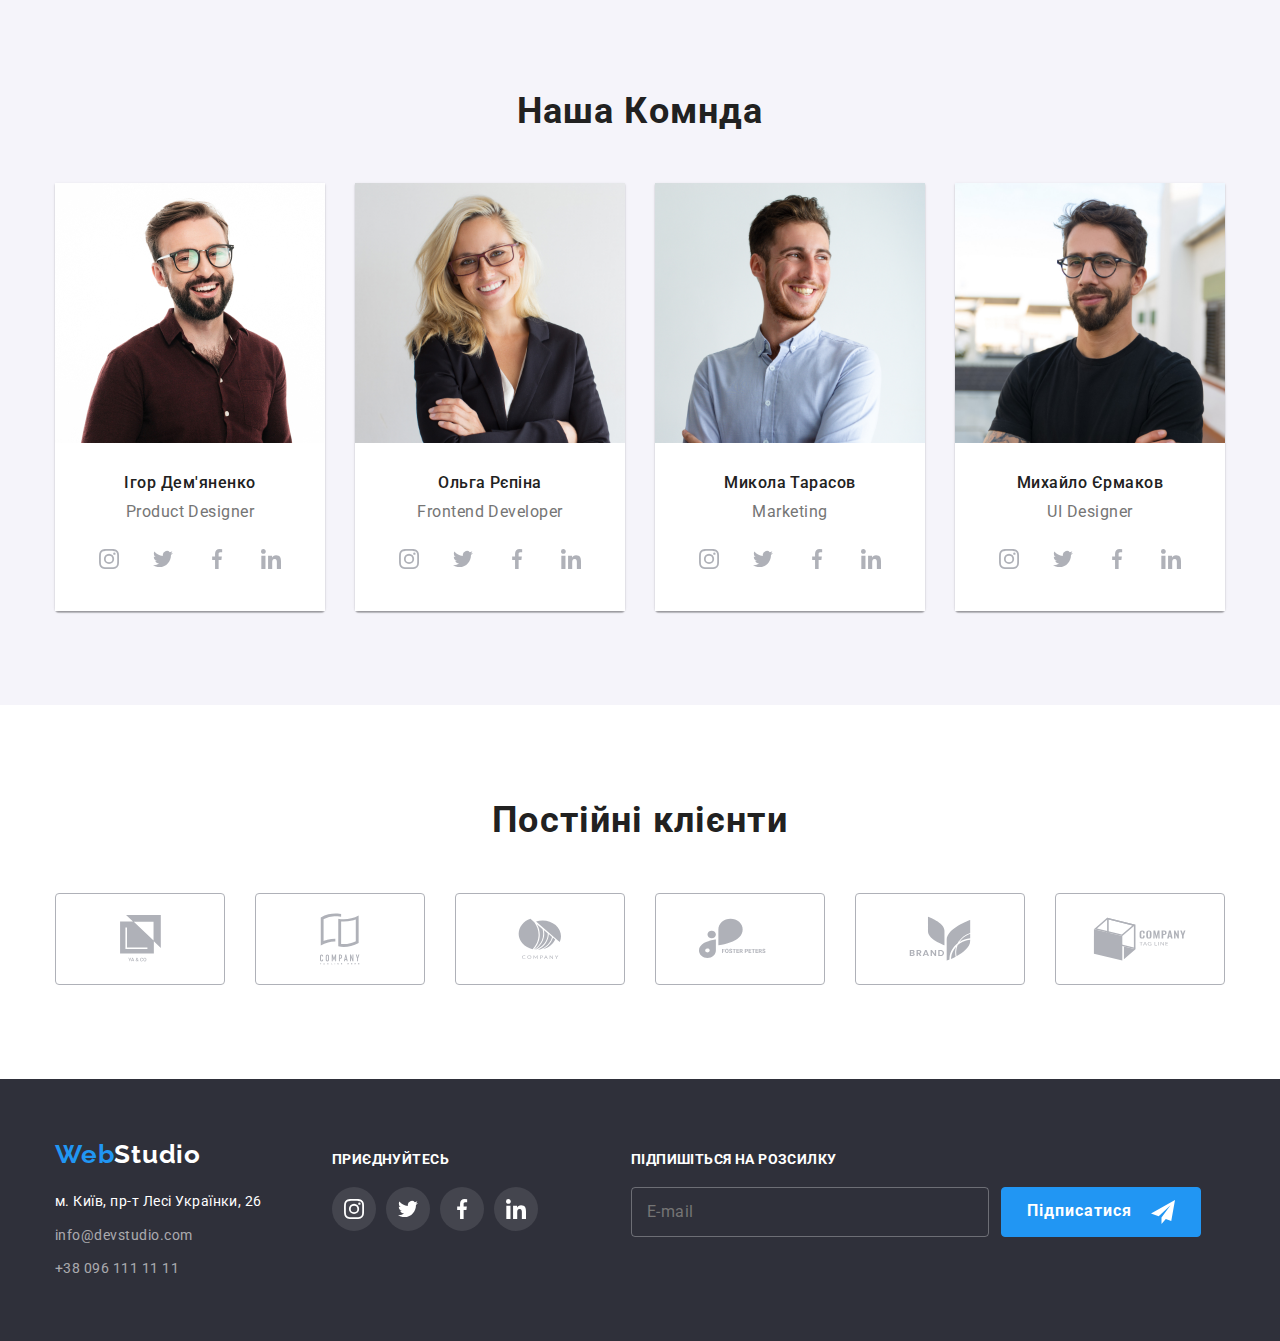
==== commit 5ac0586d: "fix" ====
--- a/index.html
+++ b/index.html
@@ -496,17 +496,17 @@
               </li>
             </ul>
           </div>
-          <div class="social-padding footor_social">
+          <form class="social-padding footor_social">
             <h2 class="social-title">Підпишіться на розсилку</h2>
-            <label class="" for="input-mail">
+            <label class="#" type="input-email">
               <div class="social-list">
                 <input
                   class="footor__social__text"
                   type="input-email"
                   name="email"
-                  required
                   id="input-email"
                   placeholder="E-mail"
+                  required=""
                 />
 
                 <button class="footor-social-bt" type="submit">
@@ -517,7 +517,7 @@
                 </button>
               </div>
             </label>
-          </div>
+          </form>
         </div>
       </div>
     </footer>
@@ -530,30 +530,36 @@
           <label class="modal-form__field" for="input-name">
             <span class="modal-text">Ім'я</span>
             <div class="modal-items">
+              <input class="form-item" type="input-name" name="name" required id="input-name" />
               <svg class="svg-modal">
                 <use href="./images/icons.svg#person"></use>
               </svg>
-              <input class="form-item" type="input-name" name="name" required id="input-name" />
             </div>
           </label>
 
           <label class="modal-form__field" for="input-name">
             <span class="modal-text">Телефон</span>
             <div class="modal-items">
+              <input class="form-item" type="input-phone" name="phone" required id="input-phone" />
               <svg class="svg-modal">
                 <use href="./images/icons.svg#phone"></use>
               </svg>
-              <input class="form-item" type="input-phone" name="phone" required id="input-phone" />
             </div>
           </label>
 
           <label class="modal-form__field" for="input-mail">
             <span class="modal-text">Пошта</span>
             <div class="modal-items">
+              <input
+                class="form-item modal-items"
+                type="input-email"
+                name="email"
+                required
+                id="input-email"
+              />
               <svg class="svg-modal">
                 <use href="./images/icons.svg#email"></use>
               </svg>
-              <input class="form-item" type="input-email" name="email" required id="input-email" />
             </div>
           </label>
 
@@ -567,12 +573,16 @@
             ></textarea>
           </label>
 
-          <label class="modal-form__field modal-form-contract">
-            <input type="checkbox" name="#" value=" " />
-            Погоджуюся з розсилкою та приймаю
-            <a class="modal-form-contract-link" href="#"> Умови договору</a>
-          </label>
-
+          <div>
+            <label class="modal-form__field modal-form-contract">
+              <input type="checkbox" class="checkbox" name="check" value=" " /><span
+                class="checkbox1"
+              ></span>
+
+              Погоджуюся з розсилкою та приймаю
+              <a class="modal-form-contract-link" href="#"> Умови договору</a>
+            </label>
+          </div>
           <button type="submit" class="modal-form-bt">Відправити</button>
         </form>
 
--- a/css/styles.css
+++ b/css/styles.css
@@ -317,6 +317,7 @@
   box-shadow: 0px 4px 4px rgba(0, 0, 0, 0.15);
 }
 .button-modal {
+  cursor: pointer;
   position: absolute;
   background: white;
   border: 0;
@@ -345,9 +346,18 @@
   align-items: center;
   margin: auto;
   padding: 0;
+
+  transition: background-color 250ms var(--cubic-bezier);
+}
+
+.modal-form-bt:hover,
+.modal-form-bt:focus {
+  background-color: var(--hero-bg-hover);
+  box-shadow: 0px 4px 4px 0px #00000026;
 }
 
 .footor-social-bt {
+  cursor: pointer;
   display: flex;
   justify-content: space-evenly;
   align-items: center;
@@ -359,6 +369,19 @@
   border: 1px solid var(--accent-color);
   background: var(--accent-color);
   color: var(--primery-white-color);
+
+  font-family: Roboto;
+  font-size: 16px;
+  font-weight: 700;
+  line-height: 1.9;
+  letter-spacing: 0.06em;
+
+  transition: background-color 250ms var(--cubic-bezier);
+}
+.footor-social-bt:hover,
+.footor-social-bt:focus {
+  background-color: var(--hero-bg-hover);
+  box-shadow: 0px 4px 4px 0px #00000026;
 }
 /* portfolio */
 .section-portfolio {
@@ -743,12 +766,19 @@
   font-family: Roboto;
   font-size: 16px;
   font-weight: 400;
-  line-height: 20px;
+  line-height: 1.25;
   letter-spacing: 0.03em;
   text-align: left;
+
+  outline: none;
+  color: #ffffff99;
 
   border: 1px solid #ffffff4d;
   background-color: transparent;
+}
+.footor__social__text:focus-within {
+  border-color: var(--accent-color);
+  color: var(--primery-white-color);
 }
 
 /* address*/
@@ -923,8 +953,10 @@
   color: var(--second-color);
 }
 .svg-modal {
+  position: absolute;
   width: 18px;
   height: 18px;
+  transform: translate(15px);
 }
 .modal-form__field {
   position: relative;
@@ -937,15 +969,15 @@
 .modal-items {
   display: flex;
   align-items: center;
-  border: 1px solid #21212133;
+  border: 1px solid transparent;
   border-radius: 4px;
-  padding: 8px 15px;
-}
-.modal-items:hover {
-  border: 1px solid var(--accent-color);
+
+  transition: border 250ms var(--cubic-bezier), fill 250ms;
+}
+.modal-items:hover,
+.modal-items:focus {
   fill: var(--accent-color);
 }
-
 .modal-form-contract {
   flex-direction: inherit;
   justify-content: space-around;
@@ -959,17 +991,39 @@
   letter-spacing: 0.03em;
   text-align: left;
 
+  display: flex;
+  align-items: center;
+
   color: var(--second-color);
 }
 .modal-form-contract-link {
   color: var(--accent-color);
 }
-.modal-form-contract-text {
-}
+
 .form-item {
   width: 100%;
-  border: 1px solid transparent;
-}
+  border: 1px solid #21212133;
+  outline: none;
+  padding: 8px 42px;
+  border-radius: 4px;
+  color: var(--second-color);
+  transition: border 250ms var(--cubic-bezier);
+}
+.form-item:focus + .svg-modal {
+  fill: var(--accent-color);
+}
+.form-item:focus-within {
+  border-color: var(--accent-color);
+  color: var(--accent-color);
+}
+.modal-form-contract-text {
+}
+
+.form-area:hover,
+.form-area:focus {
+  border: 1px solid var(--accent-color);
+}
+
 .form-area {
   width: 448px;
   height: 120px;
@@ -979,6 +1033,7 @@
   border-radius: 4px;
 
   resize: none;
+  outline: none;
 
   font-family: Roboto;
   font-size: 12px;
@@ -986,4 +1041,28 @@
   line-height: 14px;
   letter-spacing: 0.01em;
   text-align: left;
-}
+
+  transition: border 250ms var(--cubic-bezier);
+}
+.checkbox {
+  position: absolute;
+  z-index: -1;
+  opacity: 0;
+}
+.checkbox1 {
+  cursor: pointer;
+  width: 16px;
+  height: 15px;
+  border-radius: 3px;
+  border: 2px solid #212121;
+}
+
+.checkbox:checked + .checkbox1 {
+  content: ' ';
+
+  background-image: url('../images/icon-check.svg');
+
+  background-size: contain;
+
+  border: none;
+}
